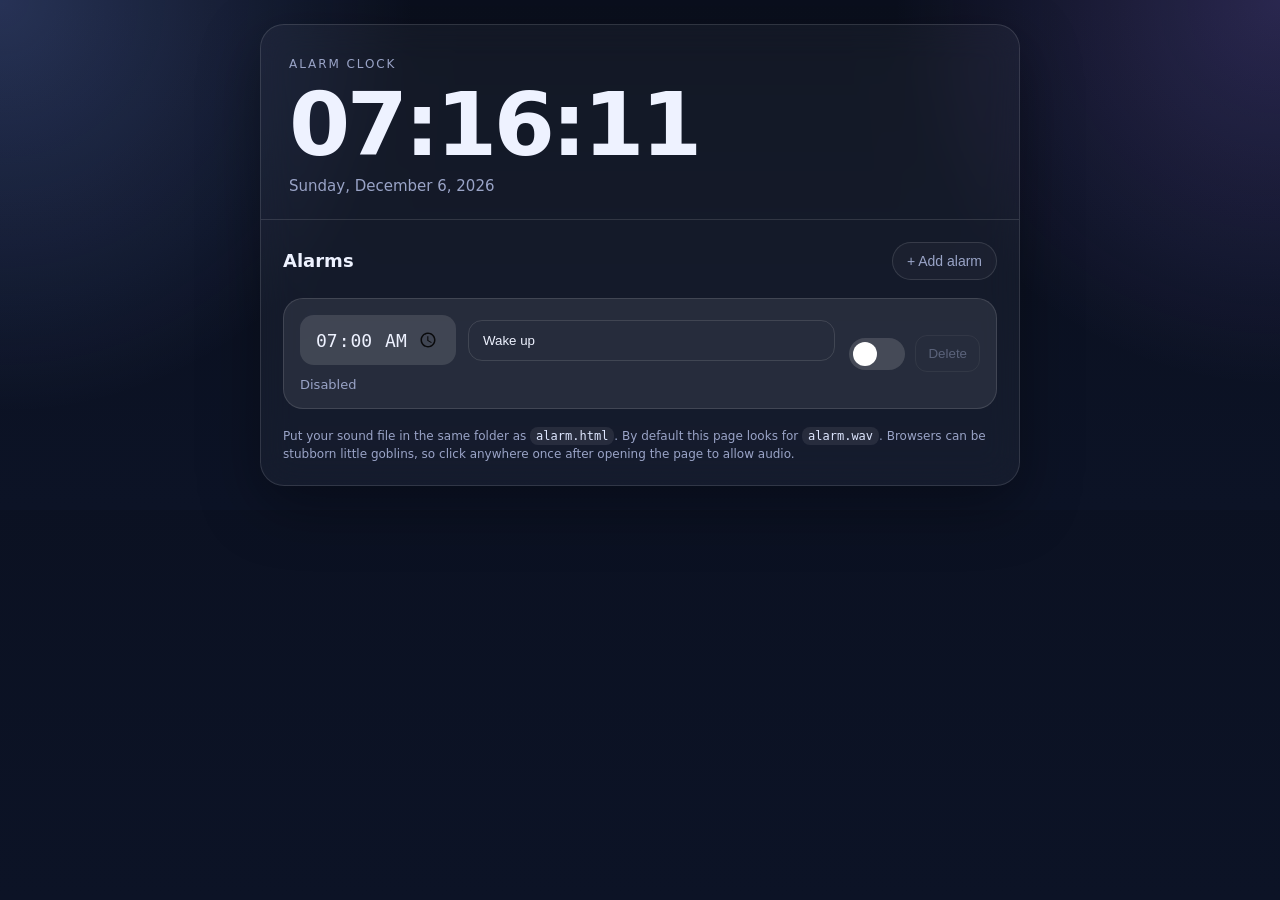
==== alarm.html @ 455d1d1a "add alarm" ====
<!doctype html>
<html lang="en">
  <head>
    <meta charset="UTF-8" />
    <meta name="viewport" content="width=device-width, initial-scale=1.0" />
    <title>Modern Alarm</title>
    <link rel="icon" href="favicon.ico" sizes="any" />
    <link rel="icon" type="image/png" href="favicon-32x32.png" />
    <style>
      :root {
        --bg: #0b1020;
        --panel: rgba(255, 255, 255, 0.08);
        --panel-strong: rgba(255, 255, 255, 0.12);
        --border: rgba(255, 255, 255, 0.12);
        --text: #eef2ff;
        --muted: #9aa4c7;
        --accent: #7c9cff;
        --accent-2: #9a7cff;
        --danger: #ff6b81;
        --success: #6ee7b7;
        --shadow: 0 20px 60px rgba(0, 0, 0, 0.35);
        --radius: 24px;
        --radius-sm: 16px;
      }

      * {
        box-sizing: border-box;
      }

      html,
      body {
        margin: 0;
        min-height: 100%;
        font-family:
          Inter,
          ui-sans-serif,
          system-ui,
          -apple-system,
          BlinkMacSystemFont,
          "Segoe UI",
          sans-serif;
        color: var(--text);
        background:
          radial-gradient(
            circle at top left,
            rgba(124, 156, 255, 0.25),
            transparent 30%
          ),
          radial-gradient(
            circle at top right,
            rgba(154, 124, 255, 0.22),
            transparent 28%
          ),
          linear-gradient(180deg, #0a0f1d 0%, #0c1326 100%);
      }

      body {
        display: grid;
        place-items: center;
        padding: 24px;
      }

      .app {
        width: 100%;
        max-width: 760px;
        background: rgba(255, 255, 255, 0.04);
        backdrop-filter: blur(18px);
        -webkit-backdrop-filter: blur(18px);
        border: 1px solid var(--border);
        border-radius: var(--radius);
        box-shadow: var(--shadow);
        overflow: hidden;
      }

      .hero {
        padding: 32px 28px 24px;
        border-bottom: 1px solid var(--border);
      }

      .label {
        font-size: 12px;
        text-transform: uppercase;
        letter-spacing: 0.16em;
        color: var(--muted);
        margin-bottom: 12px;
      }

      .time {
        font-size: clamp(52px, 10vw, 88px);
        line-height: 0.95;
        font-weight: 700;
        letter-spacing: -0.04em;
        margin: 0;
      }

      .date {
        margin-top: 10px;
        font-size: 15px;
        color: var(--muted);
      }

      .content {
        padding: 22px;
      }

      .topbar {
        display: flex;
        justify-content: space-between;
        align-items: center;
        gap: 12px;
        margin-bottom: 18px;
      }

      .topbar h2 {
        margin: 0;
        font-size: 18px;
        font-weight: 600;
        color: var(--text);
      }

      .add-btn {
        border: 1px solid var(--border);
        background: rgba(255, 255, 255, 0.03);
        color: var(--muted);
        border-radius: 999px;
        padding: 10px 14px;
        font-size: 14px;
        cursor: pointer;
        transition: 0.2s ease;
      }

      .add-btn:hover {
        color: var(--text);
        background: rgba(255, 255, 255, 0.07);
        transform: translateY(-1px);
      }

      .alarms {
        display: grid;
        gap: 14px;
      }

      .alarm {
        display: grid;
        grid-template-columns: 1fr auto;
        gap: 14px;
        align-items: center;
        background: var(--panel);
        border: 1px solid var(--border);
        border-radius: 20px;
        padding: 16px;
      }

      .alarm-left {
        display: grid;
        gap: 12px;
      }

      .alarm-time-row {
        display: flex;
        align-items: center;
        gap: 12px;
        flex-wrap: wrap;
      }

      .alarm-time {
        background: var(--panel-strong);
        color: var(--text);
        border: 1px solid transparent;
        border-radius: 14px;
        padding: 12px 14px;
        font-size: 18px;
        min-width: 150px;
        outline: none;
      }

      .alarm-time::-webkit-calendar-picker-indicator {
        cursor: pointer;
        opacity: 0.85;
      }

      .alarm-name {
        flex: 1;
        min-width: 160px;
        background: transparent;
        border: 1px solid var(--border);
        color: var(--text);
        border-radius: 14px;
        padding: 12px 14px;
        outline: none;
      }

      .alarm-name::placeholder {
        color: #8d97bb;
      }

      .alarm-actions {
        display: flex;
        gap: 10px;
        align-items: center;
        flex-wrap: wrap;
      }

      .toggle {
        position: relative;
        width: 56px;
        height: 32px;
        appearance: none;
        border: none;
        background: rgba(255, 255, 255, 0.14);
        border-radius: 999px;
        cursor: pointer;
        transition: 0.2s ease;
      }

      .toggle::before {
        content: "";
        position: absolute;
        top: 4px;
        left: 4px;
        width: 24px;
        height: 24px;
        border-radius: 50%;
        background: white;
        transition: 0.22s ease;
      }

      .toggle.active {
        background: linear-gradient(135deg, var(--accent), var(--accent-2));
      }

      .toggle.active::before {
        left: 28px;
      }

      .delete-btn,
      .stop-btn {
        border: 1px solid var(--border);
        background: transparent;
        color: var(--muted);
        border-radius: 12px;
        padding: 10px 12px;
        cursor: pointer;
        transition: 0.2s ease;
      }

      .delete-btn:hover,
      .stop-btn:hover {
        color: var(--text);
        background: rgba(255, 255, 255, 0.06);
      }

      .stop-btn {
        color: #ffd5dc;
        border-color: rgba(255, 107, 129, 0.25);
      }

      .stop-btn:hover {
        background: rgba(255, 107, 129, 0.12);
        color: white;
      }

      .status {
        font-size: 13px;
        color: var(--muted);
      }

      .ringing {
        border-color: rgba(255, 107, 129, 0.45);
        box-shadow:
          0 0 0 1px rgba(255, 107, 129, 0.15),
          0 0 24px rgba(255, 107, 129, 0.12);
        animation: pulse 1.2s ease-in-out infinite;
      }

      @keyframes pulse {
        0%,
        100% {
          transform: scale(1);
        }
        50% {
          transform: scale(1.01);
        }
      }

      .footer-note {
        margin-top: 18px;
        font-size: 12px;
        color: var(--muted);
        line-height: 1.5;
      }

      code {
        background: rgba(255, 255, 255, 0.08);
        padding: 2px 6px;
        border-radius: 8px;
        color: #dfe7ff;
      }

      @media (max-width: 640px) {
        .alarm {
          grid-template-columns: 1fr;
        }

        .alarm-actions {
          justify-content: space-between;
        }

        .hero {
          padding: 24px 20px 18px;
        }

        .content {
          padding: 16px;
        }
      }
    </style>
  </head>
  <body>
    <div class="app">
      <section class="hero">
        <div class="label">Alarm Clock</div>
        <h1 class="time" id="currentTime">00:00:00</h1>
        <div class="date" id="currentDate">Loading date...</div>
      </section>

      <section class="content">
        <div class="topbar">
          <h2>Alarms</h2>
          <button class="add-btn" id="addAlarmBtn">+ Add alarm</button>
        </div>

        <div class="alarms" id="alarms"></div>

        <div class="footer-note">
          Put your sound file in the same folder as <code>alarm.html</code>. By
          default this page looks for <code>alarm.wav</code>. Browsers can be
          stubborn little goblins, so click anywhere once after opening the page
          to allow audio.
        </div>
      </section>
    </div>

    <script>
      // Change this filename to whatever sound file you place beside alarm.html
      const ALARM_SOUND_FILE = "alarm.wav";

      const alarmsContainer = document.getElementById("alarms");
      const addAlarmBtn = document.getElementById("addAlarmBtn");
      const currentTimeEl = document.getElementById("currentTime");
      const currentDateEl = document.getElementById("currentDate");

      let alarms = [];
      let activeAudio = null;
      let unlockedAudio = false;

      function saveAlarms() {
        localStorage.setItem("modern-alarms", JSON.stringify(alarms));
      }

      function loadAlarms() {
        const saved = localStorage.getItem("modern-alarms");
        if (saved) {
          try {
            alarms = JSON.parse(saved);
          } catch {
            alarms = [];
          }
        }

        if (!alarms.length) {
          alarms = [
            {
              id: crypto.randomUUID(),
              time: "07:00",
              label: "Wake up",
              enabled: false,
              ringing: false,
              lastTriggeredDate: null,
            },
          ];
        }
      }
      function formatTime24(now) {
        const h = String(now.getHours()).padStart(2, "0");
        const m = String(now.getMinutes()).padStart(2, "0");
        const s = String(now.getSeconds()).padStart(2, "0");
        return `${h}:${m}:${s}`;
      }

      function formatNow() {
        const now = new Date();

        currentTimeEl.textContent = formatTime24(now);

        currentDateEl.textContent = now.toLocaleDateString([], {
          weekday: "long",
          year: "numeric",
          month: "long",
          day: "numeric",
        });
      }

      function getTodayKey() {
        const now = new Date();
        const y = now.getFullYear();
        const m = String(now.getMonth() + 1).padStart(2, "0");
        const d = String(now.getDate()).padStart(2, "0");
        return `${y}-${m}-${d}`;
      }

      function stopAlarm(alarmId) {
        const alarm = alarms.find((a) => a.id === alarmId);
        if (alarm) {
          alarm.ringing = false;
        }

        if (activeAudio) {
          activeAudio.pause();
          activeAudio.currentTime = 0;
          activeAudio = null;
        }

        saveAlarms();
        renderAlarms();
      }

      function stopAllAlarms() {
        alarms.forEach((a) => (a.ringing = false));
        if (activeAudio) {
          activeAudio.pause();
          activeAudio.currentTime = 0;
          activeAudio = null;
        }
        saveAlarms();
        renderAlarms();
      }

      async function ringAlarm(alarm) {
        stopAllAlarms();
        alarm.ringing = true;
        alarm.lastTriggeredDate = getTodayKey();
        saveAlarms();
        renderAlarms();

        try {
          activeAudio = new Audio(ALARM_SOUND_FILE);
          activeAudio.loop = true;
          await activeAudio.play();
        } catch (error) {
          console.error("Audio failed:", error);
          alert(
            `Alarm triggered, but sound could not play.\n\nMake sure "${ALARM_SOUND_FILE}" exists beside alarm.html and click the page once to allow audio.`,
          );
        }
      }

      function checkAlarms() {
        const now = new Date();
        const currentHHMM =
          String(now.getHours()).padStart(2, "0") +
          ":" +
          String(now.getMinutes()).padStart(2, "0");

        const todayKey = getTodayKey();

        for (const alarm of alarms) {
          if (!alarm.enabled) continue;
          if (alarm.ringing) continue;
          if (alarm.time !== currentHHMM) continue;
          if (alarm.lastTriggeredDate === todayKey) continue;

          ringAlarm(alarm);
          break;
        }
      }

      function renderAlarms() {
        alarmsContainer.innerHTML = "";

        alarms.forEach((alarm, index) => {
          const card = document.createElement("div");
          card.className = "alarm" + (alarm.ringing ? " ringing" : "");

          const left = document.createElement("div");
          left.className = "alarm-left";

          const timeRow = document.createElement("div");
          timeRow.className = "alarm-time-row";

          const timeInput = document.createElement("input");
          timeInput.type = "time";
          timeInput.className = "alarm-time";
          timeInput.value = alarm.time;
          timeInput.addEventListener("change", (e) => {
            alarm.time = e.target.value;
            alarm.lastTriggeredDate = null;
            saveAlarms();
            renderAlarms();
          });

          const nameInput = document.createElement("input");
          nameInput.type = "text";
          nameInput.className = "alarm-name";
          nameInput.placeholder = "Alarm label";
          nameInput.value = alarm.label || "";
          nameInput.addEventListener("input", (e) => {
            alarm.label = e.target.value;
            saveAlarms();
          });

          timeRow.appendChild(timeInput);
          timeRow.appendChild(nameInput);

          const status = document.createElement("div");
          status.className = "status";
          status.textContent = alarm.ringing
            ? "Ringing now"
            : alarm.enabled
              ? `Enabled • ${alarm.label?.trim() || `Alarm ${index + 1}`}`
              : "Disabled";

          left.appendChild(timeRow);
          left.appendChild(status);

          const actions = document.createElement("div");
          actions.className = "alarm-actions";

          const toggleBtn = document.createElement("button");
          toggleBtn.className = "toggle" + (alarm.enabled ? " active" : "");
          toggleBtn.title = alarm.enabled ? "Disable alarm" : "Enable alarm";
          toggleBtn.setAttribute("aria-label", toggleBtn.title);
          toggleBtn.addEventListener("click", () => {
            alarm.enabled = !alarm.enabled;
            if (!alarm.enabled && alarm.ringing) {
              stopAlarm(alarm.id);
              return;
            }
            saveAlarms();
            renderAlarms();
          });

          if (alarm.ringing) {
            const stopBtn = document.createElement("button");
            stopBtn.className = "stop-btn";
            stopBtn.textContent = "Stop";
            stopBtn.addEventListener("click", () => stopAlarm(alarm.id));
            actions.appendChild(stopBtn);
          }

          const deleteBtn = document.createElement("button");
          deleteBtn.className = "delete-btn";
          deleteBtn.textContent = "Delete";
          deleteBtn.disabled = alarms.length === 1;
          deleteBtn.style.opacity = alarms.length === 1 ? "0.45" : "1";
          deleteBtn.style.cursor =
            alarms.length === 1 ? "not-allowed" : "pointer";

          deleteBtn.addEventListener("click", () => {
            if (alarms.length === 1) return;
            if (alarm.ringing) stopAlarm(alarm.id);
            alarms = alarms.filter((a) => a.id !== alarm.id);
            saveAlarms();
            renderAlarms();
          });

          actions.appendChild(toggleBtn);
          actions.appendChild(deleteBtn);

          card.appendChild(left);
          card.appendChild(actions);
          alarmsContainer.appendChild(card);
        });
      }

      addAlarmBtn.addEventListener("click", () => {
        alarms.push({
          id: crypto.randomUUID(),
          time: "06:30",
          label: "",
          enabled: true,
          ringing: false,
          lastTriggeredDate: null,
        });
        saveAlarms();
        renderAlarms();
      });

      function unlockAudioOnce() {
        if (unlockedAudio) return;
        unlockedAudio = true;

        const audio = new Audio(ALARM_SOUND_FILE);
        audio.volume = 0;
        audio
          .play()
          .then(() => {
            audio.pause();
            audio.currentTime = 0;
          })
          .catch(() => {});
      }

      ["click", "touchstart", "keydown"].forEach((eventName) => {
        window.addEventListener(eventName, unlockAudioOnce, { once: true });
      });

      loadAlarms();
      renderAlarms();
      formatNow();
      checkAlarms();

      setInterval(formatNow, 1000);
      setInterval(checkAlarms, 1000);
    </script>
  </body>
</html>
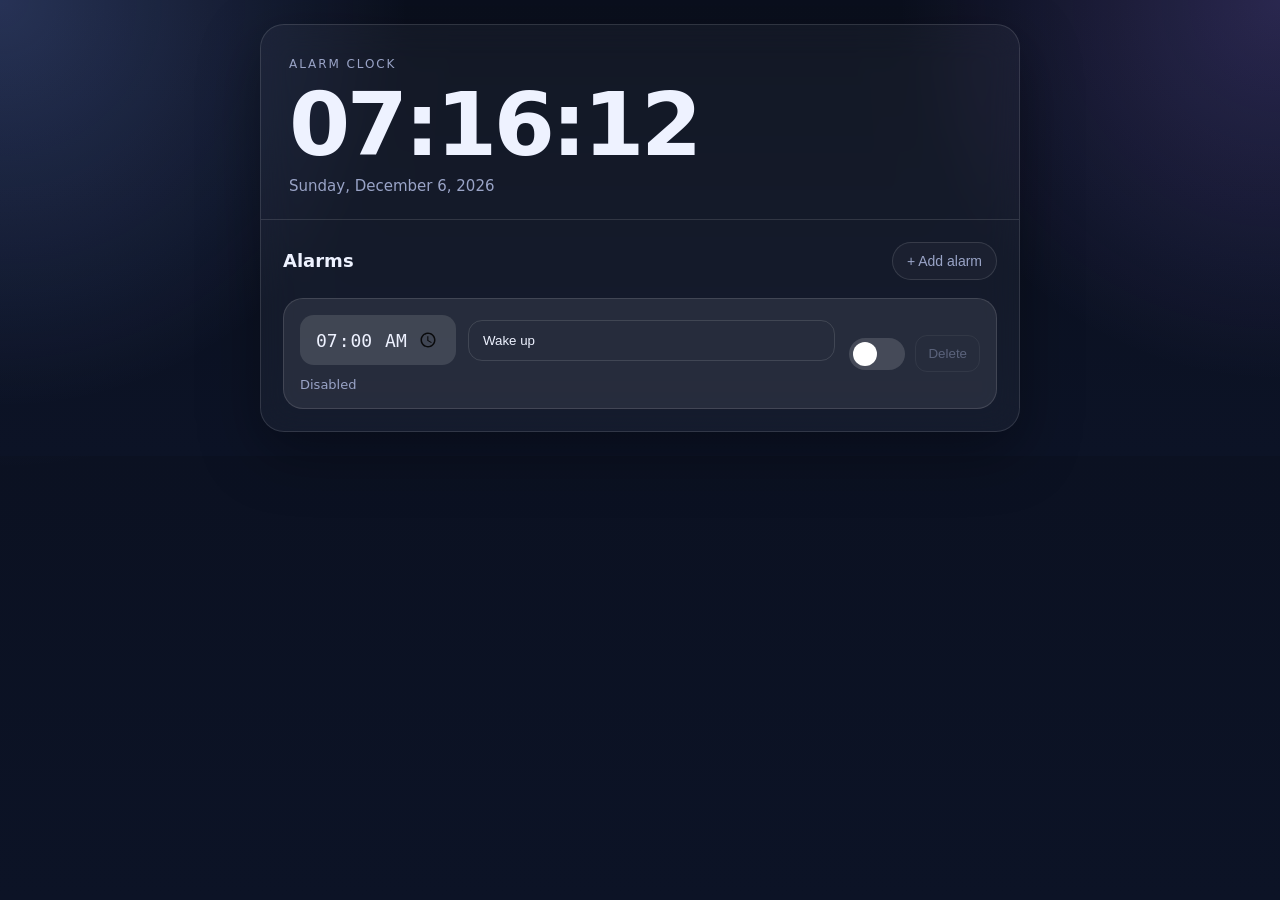
==== commit f86efac0: "update" ====
--- a/alarm.html
+++ b/alarm.html
@@ -332,12 +332,12 @@
 
         <div class="alarms" id="alarms"></div>
 
-        <div class="footer-note">
+        <!-- <div class="footer-note">
           Put your sound file in the same folder as <code>alarm.html</code>. By
           default this page looks for <code>alarm.wav</code>. Browsers can be
           stubborn little goblins, so click anywhere once after opening the page
           to allow audio.
-        </div>
+        </div> -->
       </section>
     </div>
 
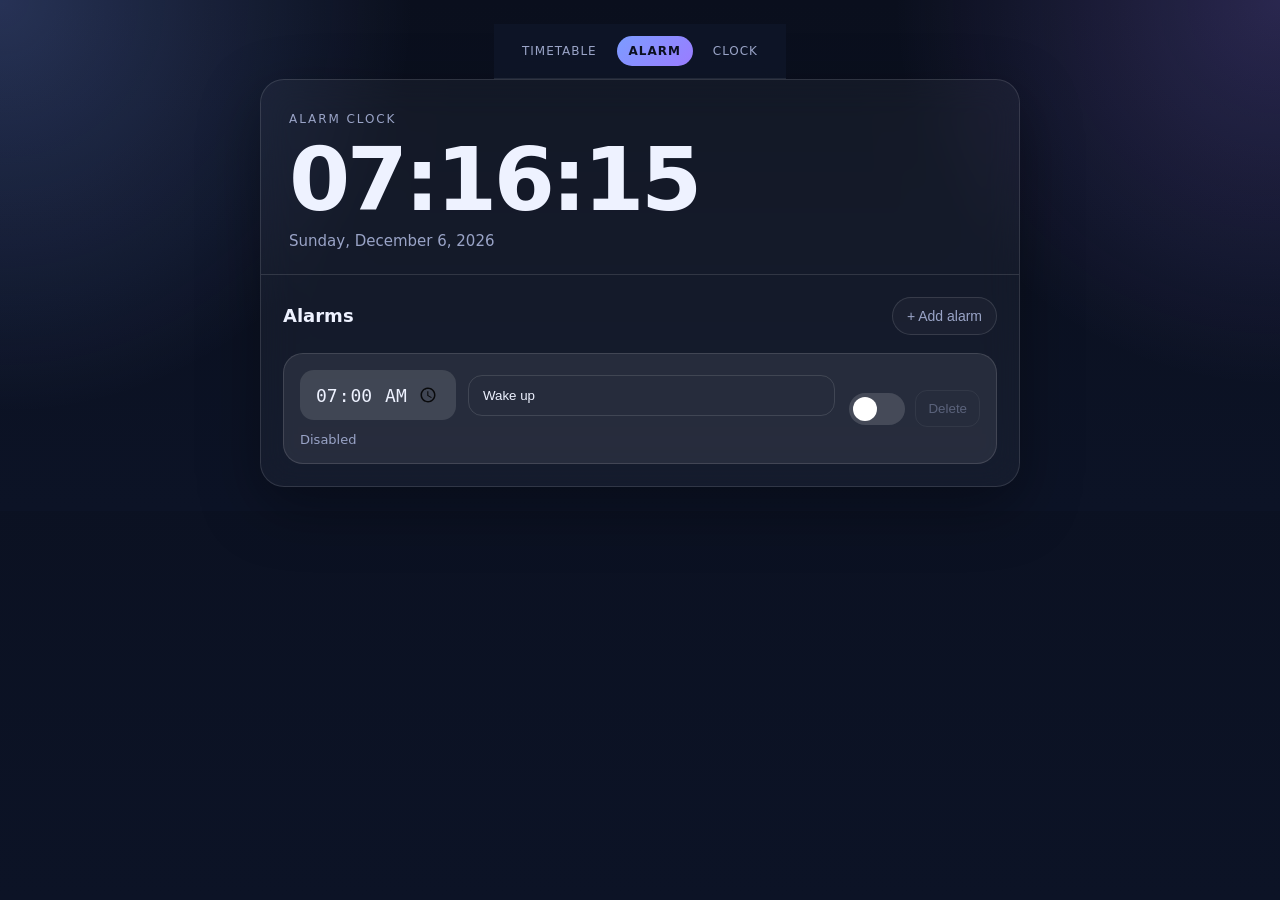
==== commit 34ae0621: "add nav" ====
--- a/alarm.html
+++ b/alarm.html
@@ -314,9 +314,49 @@
           padding: 16px;
         }
       }
+
+      /* Site nav */
+      .site-nav {
+        position: sticky;
+        top: 0;
+        z-index: 100;
+        display: flex;
+        gap: 8px;
+        justify-content: center;
+        flex-wrap: wrap;
+        padding: 12px 16px;
+        background: rgba(15, 23, 42, 0.75);
+        backdrop-filter: blur(12px);
+        -webkit-backdrop-filter: blur(12px);
+        border-bottom: 1px solid rgba(255, 255, 255, 0.08);
+      }
+      .site-nav a {
+        color: #9aa4c7;
+        text-decoration: none;
+        font-size: 12px;
+        text-transform: uppercase;
+        letter-spacing: 0.08em;
+        padding: 8px 12px;
+        border-radius: 999px;
+        transition: 0.2s ease;
+      }
+      .site-nav a:hover {
+        color: #eef2ff;
+        background: rgba(255, 255, 255, 0.06);
+      }
+      .site-nav a.active {
+        color: #0b1020;
+        background: linear-gradient(135deg, #7c9cff, #9a7cff);
+        font-weight: 700;
+      }
     </style>
   </head>
   <body>
+    <nav class="site-nav" id="siteNav">
+      <a href="/index.html">Timetable</a>
+      <a href="/alarm.html">Alarm</a>
+      <a href="/clock/clock.html">Clock</a>
+    </nav>
     <div class="app">
       <section class="hero">
         <div class="label">Alarm Clock</div>
@@ -613,5 +653,20 @@
       setInterval(formatNow, 1000);
       setInterval(checkAlarms, 1000);
     </script>
+    <script>
+      (function () {
+        const path = window.location.pathname.replace(/\/+$/, "") || "/";
+        document.querySelectorAll("#siteNav a").forEach((a) => {
+          const href = a.getAttribute("href").replace(/\/+$/, "");
+          if (
+            path === href ||
+            (href === "" && path === "/index.html") ||
+            path.endsWith(href)
+          ) {
+            a.classList.add("active");
+          }
+        });
+      })();
+    </script>
   </body>
 </html>
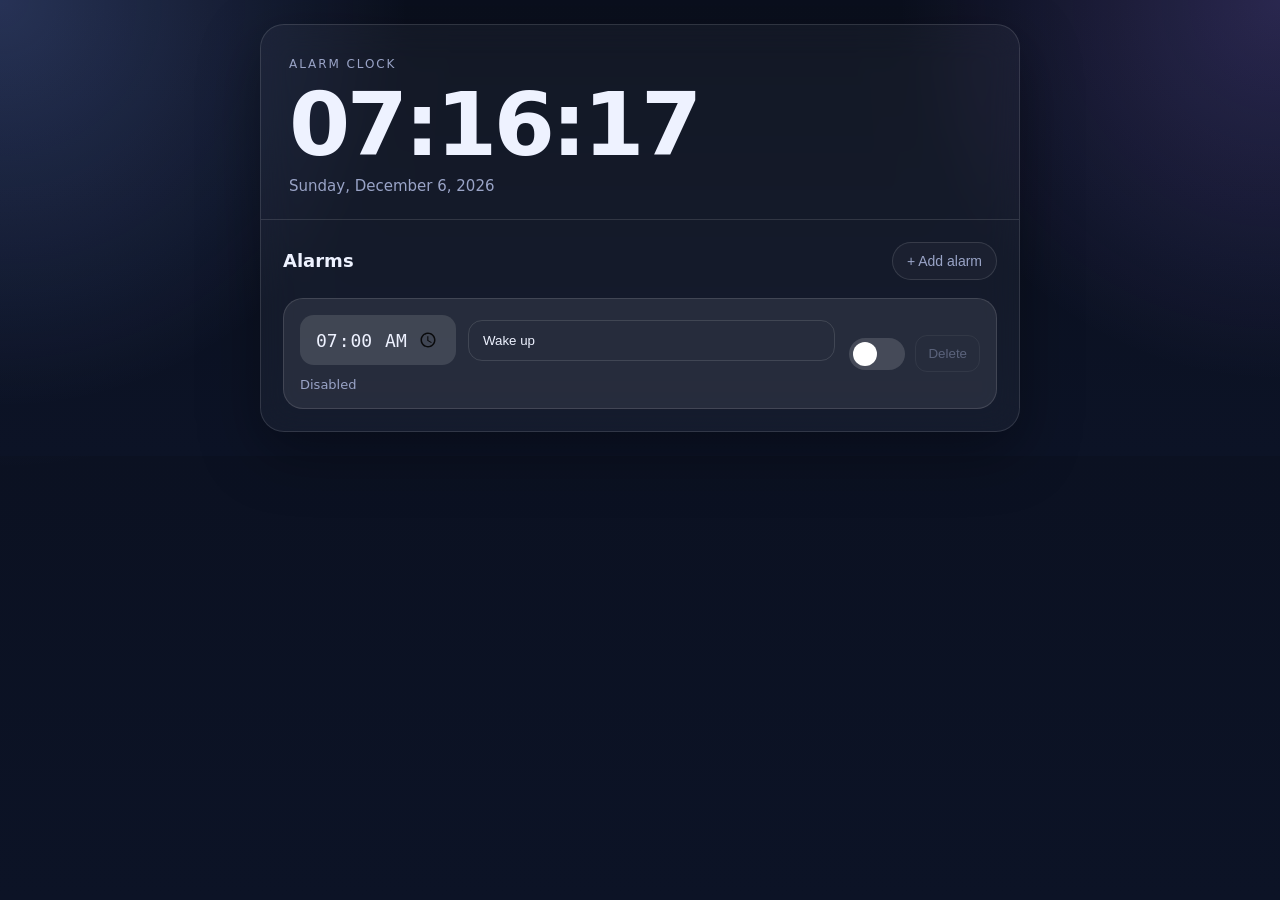
==== commit 5ad6a7a8: "Add Gold calculator" ====
--- a/alarm.html
+++ b/alarm.html
@@ -317,18 +317,29 @@
 
       /* Site nav */
       .site-nav {
-        position: sticky;
-        top: 0;
-        z-index: 100;
+        position: fixed;
+        top: -70px; /* hidden above the viewport */
+        left: 0;
+        width: 100%;
+        z-index: 1000;
+
         display: flex;
         gap: 8px;
         justify-content: center;
         flex-wrap: wrap;
         padding: 12px 16px;
+
         background: rgba(15, 23, 42, 0.75);
         backdrop-filter: blur(12px);
         -webkit-backdrop-filter: blur(12px);
+
         border-bottom: 1px solid rgba(255, 255, 255, 0.08);
+
+        transition:
+          top 0.25s ease,
+          opacity 0.25s ease;
+
+        opacity: 0;
       }
       .site-nav a {
         color: #9aa4c7;
@@ -356,6 +367,7 @@
       <a href="/index.html">Timetable</a>
       <a href="/alarm.html">Alarm</a>
       <a href="/clock/clock.html">Clock</a>
+      <a href="/gold-calculator.html">Gold Calc</a>
     </nav>
     <div class="app">
       <section class="hero">
@@ -667,6 +679,41 @@
           }
         });
       })();
+      const nav = document.getElementById("siteNav");
+
+      let hideTimer = null;
+
+      function showNav() {
+        nav.style.top = "0";
+        nav.style.opacity = "1";
+
+        clearTimeout(hideTimer);
+      }
+
+      function hideNav() {
+        hideTimer = setTimeout(() => {
+          nav.style.top = "-70px";
+          nav.style.opacity = "0";
+        }, 300);
+      }
+
+      // Show when mouse is near the top of the window
+      document.addEventListener("mousemove", (e) => {
+        if (e.clientY < 20) {
+          showNav();
+        }
+      });
+
+      // Keep it visible while hovering it
+      nav.addEventListener("mouseenter", () => {
+        clearTimeout(hideTimer);
+      });
+
+      // Hide after leaving
+      nav.addEventListener("mouseleave", hideNav);
+
+      // Hide initially
+      hideNav();
     </script>
   </body>
 </html>
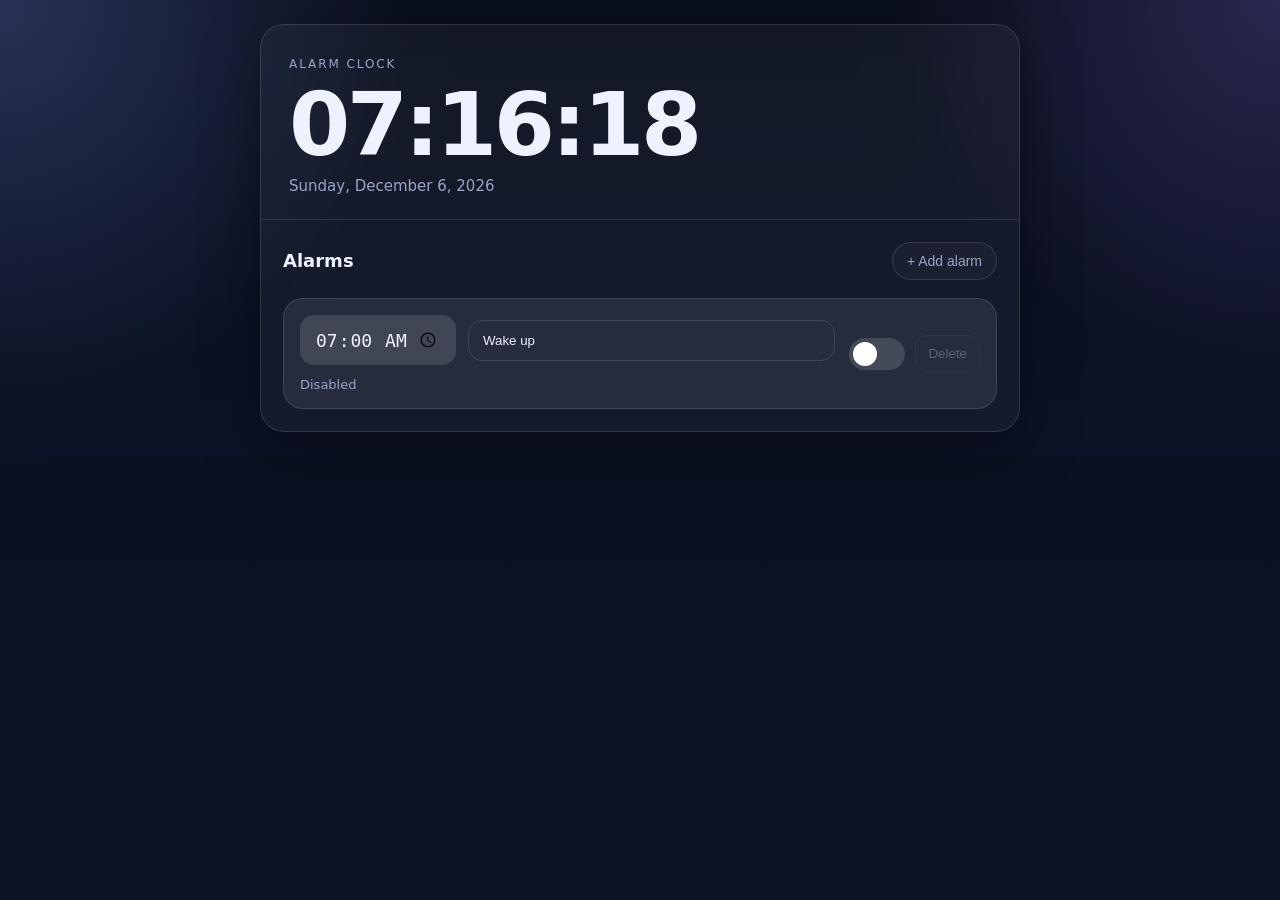
==== commit 93448a88: "Add journal" ====
--- a/alarm.html
+++ b/alarm.html
@@ -368,6 +368,7 @@
       <a href="/alarm.html">Alarm</a>
       <a href="/clock/clock.html">Clock</a>
       <a href="/gold-calculator.html">Gold Calc</a>
+      <a href="/journal.html">Journal</a>
     </nav>
     <div class="app">
       <section class="hero">
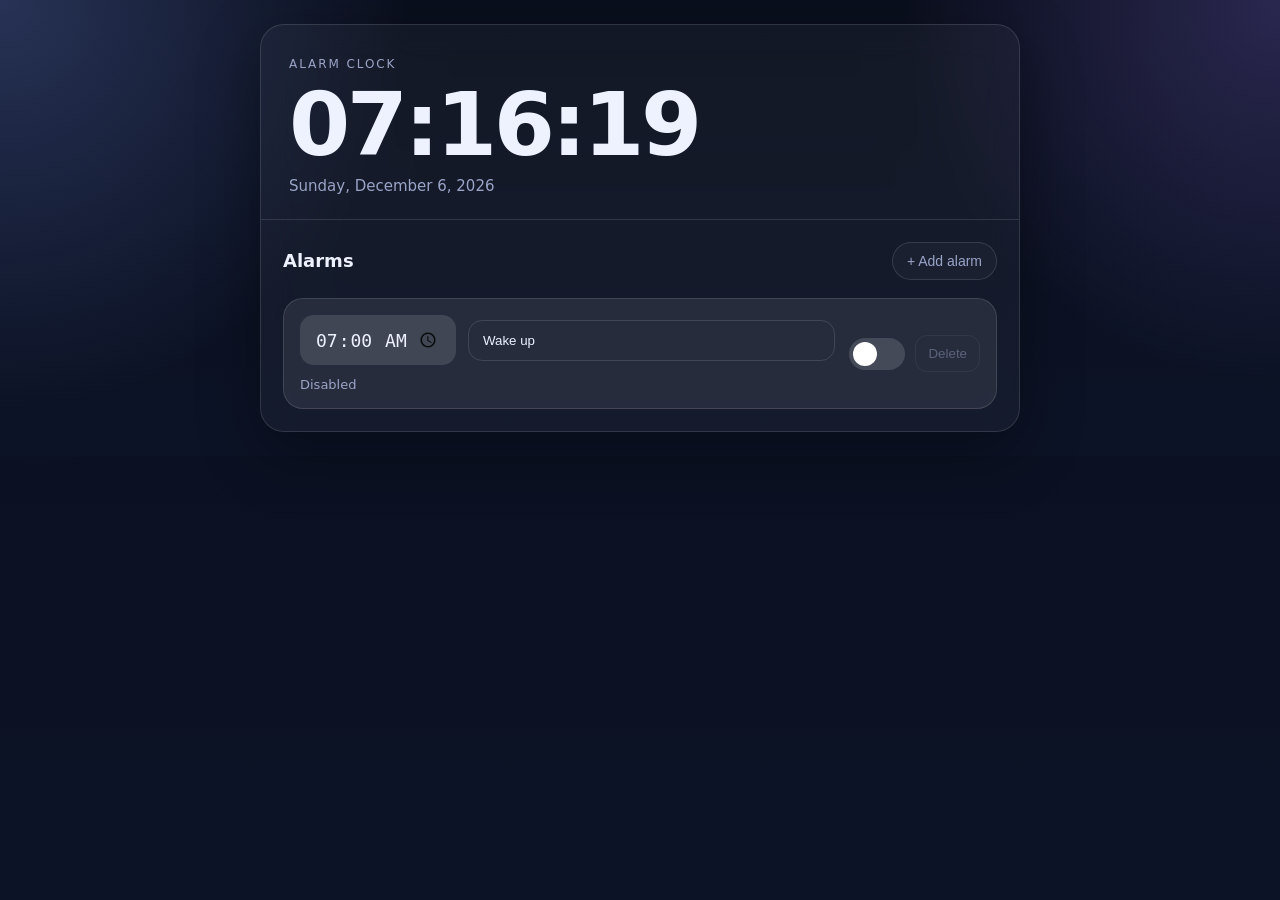
==== commit 82d3950d: "restructure" ====
--- a/alarm.html
+++ b/alarm.html
@@ -366,7 +366,7 @@
     <nav class="site-nav" id="siteNav">
       <a href="/index.html">Timetable</a>
       <a href="/alarm.html">Alarm</a>
-      <a href="/clock/clock.html">Clock</a>
+      <a href="/clock.html">Clock</a>
       <a href="/gold-calculator.html">Gold Calc</a>
       <a href="/journal.html">Journal</a>
     </nav>
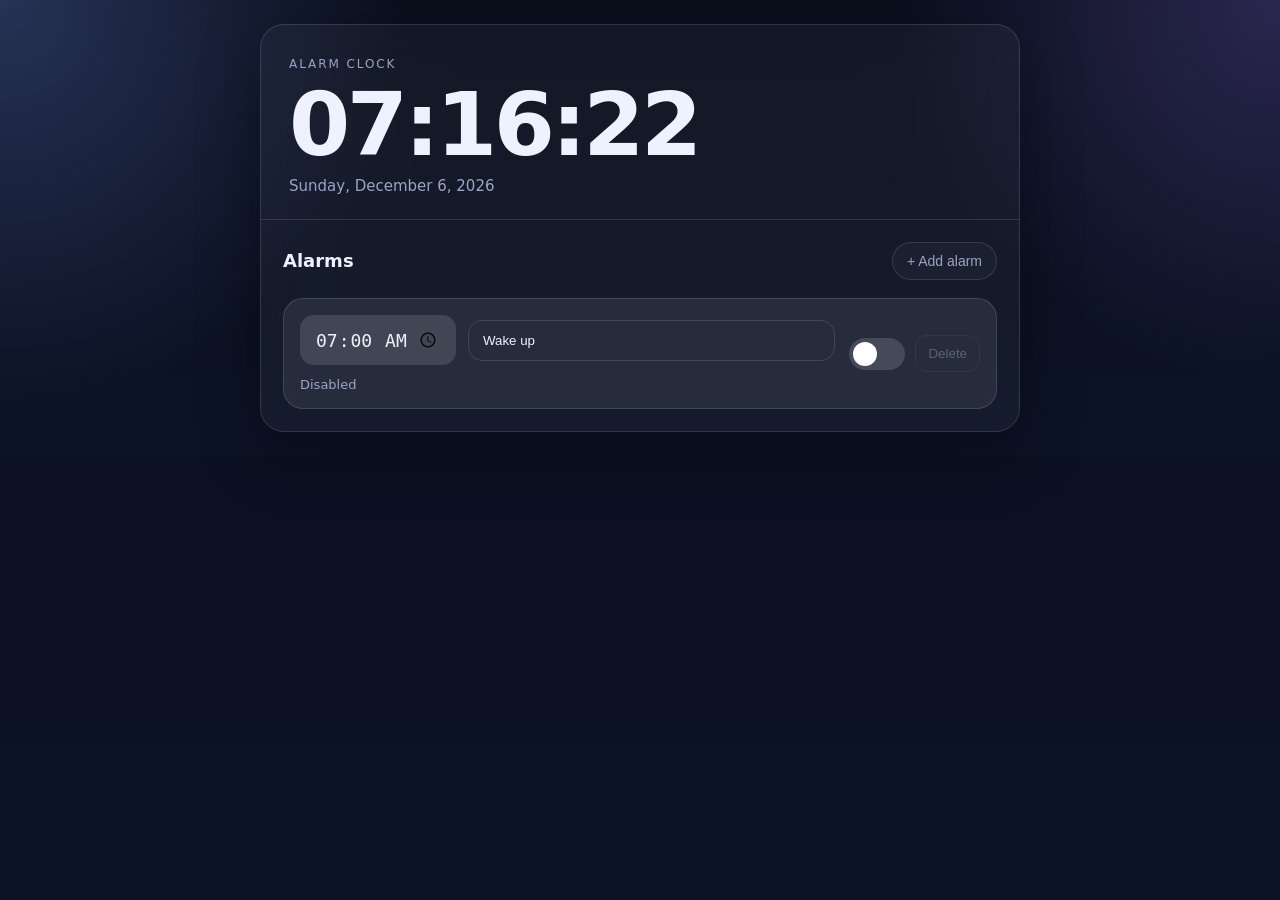
==== commit 20d3a437: "Mobile improvements" ====
--- a/alarm.html
+++ b/alarm.html
@@ -360,9 +360,51 @@
         background: linear-gradient(135deg, #7c9cff, #9a7cff);
         font-weight: 700;
       }
+
+      /* Tap handle so touch devices (no hover) can open the nav */
+      .nav-handle {
+        position: fixed;
+        top: 0;
+        left: 50%;
+        transform: translateX(-50%);
+        z-index: 1001;
+        width: 72px;
+        height: 26px;
+        padding-top: 6px;
+        display: flex;
+        align-items: flex-start;
+        justify-content: center;
+        background: rgba(15, 23, 42, 0.75);
+        backdrop-filter: blur(12px);
+        -webkit-backdrop-filter: blur(12px);
+        border: 1px solid rgba(255, 255, 255, 0.08);
+        border-top: none;
+        border-radius: 0 0 14px 14px;
+        cursor: pointer;
+        touch-action: manipulation;
+      }
+      .nav-handle::before {
+        content: "";
+        width: 32px;
+        height: 4px;
+        border-radius: 999px;
+        background: rgba(255, 255, 255, 0.35);
+      }
+      @media (hover: hover) and (pointer: fine) {
+        .nav-handle {
+          display: none;
+        }
+      }
     </style>
   </head>
   <body>
+    <div
+      class="nav-handle"
+      id="navHandle"
+      role="button"
+      tabindex="0"
+      aria-label="Toggle navigation"
+    ></div>
     <nav class="site-nav" id="siteNav">
       <a href="/index.html">Timetable</a>
       <a href="/alarm.html">Alarm</a>
@@ -681,8 +723,10 @@
         });
       })();
       const nav = document.getElementById("siteNav");
+      const navHandle = document.getElementById("navHandle");
 
       let hideTimer = null;
+      let navPinned = false;
 
       function showNav() {
         nav.style.top = "0";
@@ -692,6 +736,7 @@
       }
 
       function hideNav() {
+        if (navPinned) return;
         hideTimer = setTimeout(() => {
           nav.style.top = "-70px";
           nav.style.opacity = "0";
@@ -712,9 +757,40 @@
 
       // Hide after leaving
       nav.addEventListener("mouseleave", hideNav);
+
+      // Touch devices: tap the handle to pin the nav open or closed
+      if (navHandle) {
+        navHandle.addEventListener("click", (e) => {
+          e.stopPropagation();
+          navPinned = !navPinned;
+          if (navPinned) {
+            showNav();
+          } else {
+            clearTimeout(hideTimer);
+            nav.style.top = "-70px";
+            nav.style.opacity = "0";
+          }
+        });
+        navHandle.addEventListener("keydown", (e) => {
+          if (e.key === "Enter" || e.key === " ") {
+            e.preventDefault();
+            navHandle.click();
+          }
+        });
+      }
+
+      // Tapping elsewhere closes a pinned-open nav
+      document.addEventListener("click", (e) => {
+        if (!navPinned) return;
+        if (nav.contains(e.target) || e.target === navHandle) return;
+        navPinned = false;
+        nav.style.top = "-70px";
+        nav.style.opacity = "0";
+      });
 
       // Hide initially
       hideNav();
     </script>
   </body>
 </html>
+
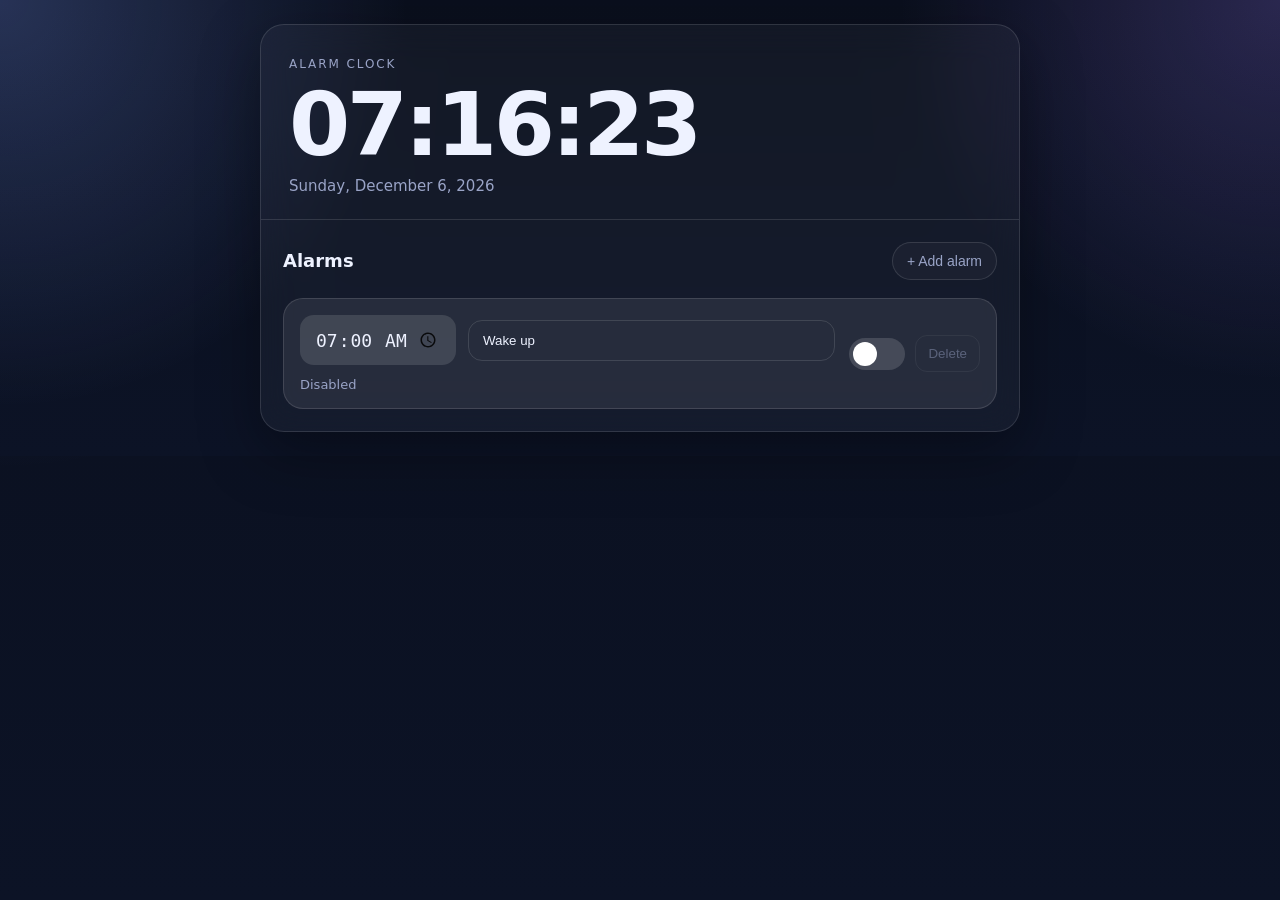
==== commit d615d809: "Refactor: I split the styles and JS out of all six pages into separate files, and each page now load" ====
--- a/alarm.html
+++ b/alarm.html
@@ -6,396 +6,8 @@
     <title>Modern Alarm</title>
     <link rel="icon" href="favicon.ico" sizes="any" />
     <link rel="icon" type="image/png" href="favicon-32x32.png" />
-    <style>
-      :root {
-        --bg: #0b1020;
-        --panel: rgba(255, 255, 255, 0.08);
-        --panel-strong: rgba(255, 255, 255, 0.12);
-        --border: rgba(255, 255, 255, 0.12);
-        --text: #eef2ff;
-        --muted: #9aa4c7;
-        --accent: #7c9cff;
-        --accent-2: #9a7cff;
-        --danger: #ff6b81;
-        --success: #6ee7b7;
-        --shadow: 0 20px 60px rgba(0, 0, 0, 0.35);
-        --radius: 24px;
-        --radius-sm: 16px;
-      }
-
-      * {
-        box-sizing: border-box;
-      }
-
-      html,
-      body {
-        margin: 0;
-        min-height: 100%;
-        font-family:
-          Inter,
-          ui-sans-serif,
-          system-ui,
-          -apple-system,
-          BlinkMacSystemFont,
-          "Segoe UI",
-          sans-serif;
-        color: var(--text);
-        background:
-          radial-gradient(
-            circle at top left,
-            rgba(124, 156, 255, 0.25),
-            transparent 30%
-          ),
-          radial-gradient(
-            circle at top right,
-            rgba(154, 124, 255, 0.22),
-            transparent 28%
-          ),
-          linear-gradient(180deg, #0a0f1d 0%, #0c1326 100%);
-      }
-
-      body {
-        display: grid;
-        place-items: center;
-        padding: 24px;
-      }
-
-      .app {
-        width: 100%;
-        max-width: 760px;
-        background: rgba(255, 255, 255, 0.04);
-        backdrop-filter: blur(18px);
-        -webkit-backdrop-filter: blur(18px);
-        border: 1px solid var(--border);
-        border-radius: var(--radius);
-        box-shadow: var(--shadow);
-        overflow: hidden;
-      }
-
-      .hero {
-        padding: 32px 28px 24px;
-        border-bottom: 1px solid var(--border);
-      }
-
-      .label {
-        font-size: 12px;
-        text-transform: uppercase;
-        letter-spacing: 0.16em;
-        color: var(--muted);
-        margin-bottom: 12px;
-      }
-
-      .time {
-        font-size: clamp(52px, 10vw, 88px);
-        line-height: 0.95;
-        font-weight: 700;
-        letter-spacing: -0.04em;
-        margin: 0;
-      }
-
-      .date {
-        margin-top: 10px;
-        font-size: 15px;
-        color: var(--muted);
-      }
-
-      .content {
-        padding: 22px;
-      }
-
-      .topbar {
-        display: flex;
-        justify-content: space-between;
-        align-items: center;
-        gap: 12px;
-        margin-bottom: 18px;
-      }
-
-      .topbar h2 {
-        margin: 0;
-        font-size: 18px;
-        font-weight: 600;
-        color: var(--text);
-      }
-
-      .add-btn {
-        border: 1px solid var(--border);
-        background: rgba(255, 255, 255, 0.03);
-        color: var(--muted);
-        border-radius: 999px;
-        padding: 10px 14px;
-        font-size: 14px;
-        cursor: pointer;
-        transition: 0.2s ease;
-      }
-
-      .add-btn:hover {
-        color: var(--text);
-        background: rgba(255, 255, 255, 0.07);
-        transform: translateY(-1px);
-      }
-
-      .alarms {
-        display: grid;
-        gap: 14px;
-      }
-
-      .alarm {
-        display: grid;
-        grid-template-columns: 1fr auto;
-        gap: 14px;
-        align-items: center;
-        background: var(--panel);
-        border: 1px solid var(--border);
-        border-radius: 20px;
-        padding: 16px;
-      }
-
-      .alarm-left {
-        display: grid;
-        gap: 12px;
-      }
-
-      .alarm-time-row {
-        display: flex;
-        align-items: center;
-        gap: 12px;
-        flex-wrap: wrap;
-      }
-
-      .alarm-time {
-        background: var(--panel-strong);
-        color: var(--text);
-        border: 1px solid transparent;
-        border-radius: 14px;
-        padding: 12px 14px;
-        font-size: 18px;
-        min-width: 150px;
-        outline: none;
-      }
-
-      .alarm-time::-webkit-calendar-picker-indicator {
-        cursor: pointer;
-        opacity: 0.85;
-      }
-
-      .alarm-name {
-        flex: 1;
-        min-width: 160px;
-        background: transparent;
-        border: 1px solid var(--border);
-        color: var(--text);
-        border-radius: 14px;
-        padding: 12px 14px;
-        outline: none;
-      }
-
-      .alarm-name::placeholder {
-        color: #8d97bb;
-      }
-
-      .alarm-actions {
-        display: flex;
-        gap: 10px;
-        align-items: center;
-        flex-wrap: wrap;
-      }
-
-      .toggle {
-        position: relative;
-        width: 56px;
-        height: 32px;
-        appearance: none;
-        border: none;
-        background: rgba(255, 255, 255, 0.14);
-        border-radius: 999px;
-        cursor: pointer;
-        transition: 0.2s ease;
-      }
-
-      .toggle::before {
-        content: "";
-        position: absolute;
-        top: 4px;
-        left: 4px;
-        width: 24px;
-        height: 24px;
-        border-radius: 50%;
-        background: white;
-        transition: 0.22s ease;
-      }
-
-      .toggle.active {
-        background: linear-gradient(135deg, var(--accent), var(--accent-2));
-      }
-
-      .toggle.active::before {
-        left: 28px;
-      }
-
-      .delete-btn,
-      .stop-btn {
-        border: 1px solid var(--border);
-        background: transparent;
-        color: var(--muted);
-        border-radius: 12px;
-        padding: 10px 12px;
-        cursor: pointer;
-        transition: 0.2s ease;
-      }
-
-      .delete-btn:hover,
-      .stop-btn:hover {
-        color: var(--text);
-        background: rgba(255, 255, 255, 0.06);
-      }
-
-      .stop-btn {
-        color: #ffd5dc;
-        border-color: rgba(255, 107, 129, 0.25);
-      }
-
-      .stop-btn:hover {
-        background: rgba(255, 107, 129, 0.12);
-        color: white;
-      }
-
-      .status {
-        font-size: 13px;
-        color: var(--muted);
-      }
-
-      .ringing {
-        border-color: rgba(255, 107, 129, 0.45);
-        box-shadow:
-          0 0 0 1px rgba(255, 107, 129, 0.15),
-          0 0 24px rgba(255, 107, 129, 0.12);
-        animation: pulse 1.2s ease-in-out infinite;
-      }
-
-      @keyframes pulse {
-        0%,
-        100% {
-          transform: scale(1);
-        }
-        50% {
-          transform: scale(1.01);
-        }
-      }
-
-      .footer-note {
-        margin-top: 18px;
-        font-size: 12px;
-        color: var(--muted);
-        line-height: 1.5;
-      }
-
-      code {
-        background: rgba(255, 255, 255, 0.08);
-        padding: 2px 6px;
-        border-radius: 8px;
-        color: #dfe7ff;
-      }
-
-      @media (max-width: 640px) {
-        .alarm {
-          grid-template-columns: 1fr;
-        }
-
-        .alarm-actions {
-          justify-content: space-between;
-        }
-
-        .hero {
-          padding: 24px 20px 18px;
-        }
-
-        .content {
-          padding: 16px;
-        }
-      }
-
-      /* Site nav */
-      .site-nav {
-        position: fixed;
-        top: -70px; /* hidden above the viewport */
-        left: 0;
-        width: 100%;
-        z-index: 1000;
-
-        display: flex;
-        gap: 8px;
-        justify-content: center;
-        flex-wrap: wrap;
-        padding: 12px 16px;
-
-        background: rgba(15, 23, 42, 0.75);
-        backdrop-filter: blur(12px);
-        -webkit-backdrop-filter: blur(12px);
-
-        border-bottom: 1px solid rgba(255, 255, 255, 0.08);
-
-        transition:
-          top 0.25s ease,
-          opacity 0.25s ease;
-
-        opacity: 0;
-      }
-      .site-nav a {
-        color: #9aa4c7;
-        text-decoration: none;
-        font-size: 12px;
-        text-transform: uppercase;
-        letter-spacing: 0.08em;
-        padding: 8px 12px;
-        border-radius: 999px;
-        transition: 0.2s ease;
-      }
-      .site-nav a:hover {
-        color: #eef2ff;
-        background: rgba(255, 255, 255, 0.06);
-      }
-      .site-nav a.active {
-        color: #0b1020;
-        background: linear-gradient(135deg, #7c9cff, #9a7cff);
-        font-weight: 700;
-      }
-
-      /* Tap handle so touch devices (no hover) can open the nav */
-      .nav-handle {
-        position: fixed;
-        top: 0;
-        left: 50%;
-        transform: translateX(-50%);
-        z-index: 1001;
-        width: 72px;
-        height: 26px;
-        padding-top: 6px;
-        display: flex;
-        align-items: flex-start;
-        justify-content: center;
-        background: rgba(15, 23, 42, 0.75);
-        backdrop-filter: blur(12px);
-        -webkit-backdrop-filter: blur(12px);
-        border: 1px solid rgba(255, 255, 255, 0.08);
-        border-top: none;
-        border-radius: 0 0 14px 14px;
-        cursor: pointer;
-        touch-action: manipulation;
-      }
-      .nav-handle::before {
-        content: "";
-        width: 32px;
-        height: 4px;
-        border-radius: 999px;
-        background: rgba(255, 255, 255, 0.35);
-      }
-      @media (hover: hover) and (pointer: fine) {
-        .nav-handle {
-          display: none;
-        }
-      }
-    </style>
+    <link rel="stylesheet" href="css/alarm.css" />
+    <link rel="stylesheet" href="css/nav.css" />
   </head>
   <body>
     <div
@@ -436,361 +48,10 @@
       </section>
     </div>
 
-    <script>
-      // Change this filename to whatever sound file you place beside alarm.html
-      const ALARM_SOUND_FILE = "alarm.wav";
-
-      const alarmsContainer = document.getElementById("alarms");
-      const addAlarmBtn = document.getElementById("addAlarmBtn");
-      const currentTimeEl = document.getElementById("currentTime");
-      const currentDateEl = document.getElementById("currentDate");
-
-      let alarms = [];
-      let activeAudio = null;
-      let unlockedAudio = false;
-
-      function saveAlarms() {
-        localStorage.setItem("modern-alarms", JSON.stringify(alarms));
-      }
-
-      function loadAlarms() {
-        const saved = localStorage.getItem("modern-alarms");
-        if (saved) {
-          try {
-            alarms = JSON.parse(saved);
-          } catch {
-            alarms = [];
-          }
-        }
-
-        if (!alarms.length) {
-          alarms = [
-            {
-              id: crypto.randomUUID(),
-              time: "07:00",
-              label: "Wake up",
-              enabled: false,
-              ringing: false,
-              lastTriggeredDate: null,
-            },
-          ];
-        }
-      }
-      function formatTime24(now) {
-        const h = String(now.getHours()).padStart(2, "0");
-        const m = String(now.getMinutes()).padStart(2, "0");
-        const s = String(now.getSeconds()).padStart(2, "0");
-        return `${h}:${m}:${s}`;
-      }
-
-      function formatNow() {
-        const now = new Date();
-
-        currentTimeEl.textContent = formatTime24(now);
-
-        currentDateEl.textContent = now.toLocaleDateString([], {
-          weekday: "long",
-          year: "numeric",
-          month: "long",
-          day: "numeric",
-        });
-      }
-
-      function getTodayKey() {
-        const now = new Date();
-        const y = now.getFullYear();
-        const m = String(now.getMonth() + 1).padStart(2, "0");
-        const d = String(now.getDate()).padStart(2, "0");
-        return `${y}-${m}-${d}`;
-      }
-
-      function stopAlarm(alarmId) {
-        const alarm = alarms.find((a) => a.id === alarmId);
-        if (alarm) {
-          alarm.ringing = false;
-        }
-
-        if (activeAudio) {
-          activeAudio.pause();
-          activeAudio.currentTime = 0;
-          activeAudio = null;
-        }
-
-        saveAlarms();
-        renderAlarms();
-      }
-
-      function stopAllAlarms() {
-        alarms.forEach((a) => (a.ringing = false));
-        if (activeAudio) {
-          activeAudio.pause();
-          activeAudio.currentTime = 0;
-          activeAudio = null;
-        }
-        saveAlarms();
-        renderAlarms();
-      }
-
-      async function ringAlarm(alarm) {
-        stopAllAlarms();
-        alarm.ringing = true;
-        alarm.lastTriggeredDate = getTodayKey();
-        saveAlarms();
-        renderAlarms();
-
-        try {
-          activeAudio = new Audio(ALARM_SOUND_FILE);
-          activeAudio.loop = true;
-          await activeAudio.play();
-        } catch (error) {
-          console.error("Audio failed:", error);
-          alert(
-            `Alarm triggered, but sound could not play.\n\nMake sure "${ALARM_SOUND_FILE}" exists beside alarm.html and click the page once to allow audio.`,
-          );
-        }
-      }
-
-      function checkAlarms() {
-        const now = new Date();
-        const currentHHMM =
-          String(now.getHours()).padStart(2, "0") +
-          ":" +
-          String(now.getMinutes()).padStart(2, "0");
-
-        const todayKey = getTodayKey();
-
-        for (const alarm of alarms) {
-          if (!alarm.enabled) continue;
-          if (alarm.ringing) continue;
-          if (alarm.time !== currentHHMM) continue;
-          if (alarm.lastTriggeredDate === todayKey) continue;
-
-          ringAlarm(alarm);
-          break;
-        }
-      }
-
-      function renderAlarms() {
-        alarmsContainer.innerHTML = "";
-
-        alarms.forEach((alarm, index) => {
-          const card = document.createElement("div");
-          card.className = "alarm" + (alarm.ringing ? " ringing" : "");
-
-          const left = document.createElement("div");
-          left.className = "alarm-left";
-
-          const timeRow = document.createElement("div");
-          timeRow.className = "alarm-time-row";
-
-          const timeInput = document.createElement("input");
-          timeInput.type = "time";
-          timeInput.className = "alarm-time";
-          timeInput.value = alarm.time;
-          timeInput.addEventListener("change", (e) => {
-            alarm.time = e.target.value;
-            alarm.lastTriggeredDate = null;
-            saveAlarms();
-            renderAlarms();
-          });
-
-          const nameInput = document.createElement("input");
-          nameInput.type = "text";
-          nameInput.className = "alarm-name";
-          nameInput.placeholder = "Alarm label";
-          nameInput.value = alarm.label || "";
-          nameInput.addEventListener("input", (e) => {
-            alarm.label = e.target.value;
-            saveAlarms();
-          });
-
-          timeRow.appendChild(timeInput);
-          timeRow.appendChild(nameInput);
-
-          const status = document.createElement("div");
-          status.className = "status";
-          status.textContent = alarm.ringing
-            ? "Ringing now"
-            : alarm.enabled
-              ? `Enabled • ${alarm.label?.trim() || `Alarm ${index + 1}`}`
-              : "Disabled";
-
-          left.appendChild(timeRow);
-          left.appendChild(status);
-
-          const actions = document.createElement("div");
-          actions.className = "alarm-actions";
-
-          const toggleBtn = document.createElement("button");
-          toggleBtn.className = "toggle" + (alarm.enabled ? " active" : "");
-          toggleBtn.title = alarm.enabled ? "Disable alarm" : "Enable alarm";
-          toggleBtn.setAttribute("aria-label", toggleBtn.title);
-          toggleBtn.addEventListener("click", () => {
-            alarm.enabled = !alarm.enabled;
-            if (!alarm.enabled && alarm.ringing) {
-              stopAlarm(alarm.id);
-              return;
-            }
-            saveAlarms();
-            renderAlarms();
-          });
-
-          if (alarm.ringing) {
-            const stopBtn = document.createElement("button");
-            stopBtn.className = "stop-btn";
-            stopBtn.textContent = "Stop";
-            stopBtn.addEventListener("click", () => stopAlarm(alarm.id));
-            actions.appendChild(stopBtn);
-          }
-
-          const deleteBtn = document.createElement("button");
-          deleteBtn.className = "delete-btn";
-          deleteBtn.textContent = "Delete";
-          deleteBtn.disabled = alarms.length === 1;
-          deleteBtn.style.opacity = alarms.length === 1 ? "0.45" : "1";
-          deleteBtn.style.cursor =
-            alarms.length === 1 ? "not-allowed" : "pointer";
-
-          deleteBtn.addEventListener("click", () => {
-            if (alarms.length === 1) return;
-            if (alarm.ringing) stopAlarm(alarm.id);
-            alarms = alarms.filter((a) => a.id !== alarm.id);
-            saveAlarms();
-            renderAlarms();
-          });
-
-          actions.appendChild(toggleBtn);
-          actions.appendChild(deleteBtn);
-
-          card.appendChild(left);
-          card.appendChild(actions);
-          alarmsContainer.appendChild(card);
-        });
-      }
-
-      addAlarmBtn.addEventListener("click", () => {
-        alarms.push({
-          id: crypto.randomUUID(),
-          time: "06:30",
-          label: "",
-          enabled: true,
-          ringing: false,
-          lastTriggeredDate: null,
-        });
-        saveAlarms();
-        renderAlarms();
-      });
-
-      function unlockAudioOnce() {
-        if (unlockedAudio) return;
-        unlockedAudio = true;
-
-        const audio = new Audio(ALARM_SOUND_FILE);
-        audio.volume = 0;
-        audio
-          .play()
-          .then(() => {
-            audio.pause();
-            audio.currentTime = 0;
-          })
-          .catch(() => {});
-      }
-
-      ["click", "touchstart", "keydown"].forEach((eventName) => {
-        window.addEventListener(eventName, unlockAudioOnce, { once: true });
-      });
-
-      loadAlarms();
-      renderAlarms();
-      formatNow();
-      checkAlarms();
-
-      setInterval(formatNow, 1000);
-      setInterval(checkAlarms, 1000);
-    </script>
-    <script>
-      (function () {
-        const path = window.location.pathname.replace(/\/+$/, "") || "/";
-        document.querySelectorAll("#siteNav a").forEach((a) => {
-          const href = a.getAttribute("href").replace(/\/+$/, "");
-          if (
-            path === href ||
-            (href === "" && path === "/index.html") ||
-            path.endsWith(href)
-          ) {
-            a.classList.add("active");
-          }
-        });
-      })();
-      const nav = document.getElementById("siteNav");
-      const navHandle = document.getElementById("navHandle");
-
-      let hideTimer = null;
-      let navPinned = false;
-
-      function showNav() {
-        nav.style.top = "0";
-        nav.style.opacity = "1";
-
-        clearTimeout(hideTimer);
-      }
-
-      function hideNav() {
-        if (navPinned) return;
-        hideTimer = setTimeout(() => {
-          nav.style.top = "-70px";
-          nav.style.opacity = "0";
-        }, 300);
-      }
-
-      // Show when mouse is near the top of the window
-      document.addEventListener("mousemove", (e) => {
-        if (e.clientY < 20) {
-          showNav();
-        }
-      });
-
-      // Keep it visible while hovering it
-      nav.addEventListener("mouseenter", () => {
-        clearTimeout(hideTimer);
-      });
-
-      // Hide after leaving
-      nav.addEventListener("mouseleave", hideNav);
-
-      // Touch devices: tap the handle to pin the nav open or closed
-      if (navHandle) {
-        navHandle.addEventListener("click", (e) => {
-          e.stopPropagation();
-          navPinned = !navPinned;
-          if (navPinned) {
-            showNav();
-          } else {
-            clearTimeout(hideTimer);
-            nav.style.top = "-70px";
-            nav.style.opacity = "0";
-          }
-        });
-        navHandle.addEventListener("keydown", (e) => {
-          if (e.key === "Enter" || e.key === " ") {
-            e.preventDefault();
-            navHandle.click();
-          }
-        });
-      }
-
-      // Tapping elsewhere closes a pinned-open nav
-      document.addEventListener("click", (e) => {
-        if (!navPinned) return;
-        if (nav.contains(e.target) || e.target === navHandle) return;
-        navPinned = false;
-        nav.style.top = "-70px";
-        nav.style.opacity = "0";
-      });
-
-      // Hide initially
-      hideNav();
-    </script>
+    <script src="js/alarm.js"></script>
+    <script src="js/nav.js"></script>
   </body>
 </html>
 
+
+
--- a/css/alarm.css
+++ b/css/alarm.css
@@ -0,0 +1,307 @@
+:root {
+  --bg: #0b1020;
+  --panel: rgba(255, 255, 255, 0.08);
+  --panel-strong: rgba(255, 255, 255, 0.12);
+  --border: rgba(255, 255, 255, 0.12);
+  --text: #eef2ff;
+  --muted: #9aa4c7;
+  --accent: #7c9cff;
+  --accent-2: #9a7cff;
+  --danger: #ff6b81;
+  --success: #6ee7b7;
+  --shadow: 0 20px 60px rgba(0, 0, 0, 0.35);
+  --radius: 24px;
+  --radius-sm: 16px;
+}
+
+* {
+  box-sizing: border-box;
+}
+
+html,
+body {
+  margin: 0;
+  min-height: 100%;
+  font-family:
+    Inter,
+    ui-sans-serif,
+    system-ui,
+    -apple-system,
+    BlinkMacSystemFont,
+    "Segoe UI",
+    sans-serif;
+  color: var(--text);
+  background:
+    radial-gradient(
+      circle at top left,
+      rgba(124, 156, 255, 0.25),
+      transparent 30%
+    ),
+    radial-gradient(
+      circle at top right,
+      rgba(154, 124, 255, 0.22),
+      transparent 28%
+    ),
+    linear-gradient(180deg, #0a0f1d 0%, #0c1326 100%);
+}
+
+body {
+  display: grid;
+  place-items: center;
+  padding: 24px;
+}
+
+.app {
+  width: 100%;
+  max-width: 760px;
+  background: rgba(255, 255, 255, 0.04);
+  backdrop-filter: blur(18px);
+  -webkit-backdrop-filter: blur(18px);
+  border: 1px solid var(--border);
+  border-radius: var(--radius);
+  box-shadow: var(--shadow);
+  overflow: hidden;
+}
+
+.hero {
+  padding: 32px 28px 24px;
+  border-bottom: 1px solid var(--border);
+}
+
+.label {
+  font-size: 12px;
+  text-transform: uppercase;
+  letter-spacing: 0.16em;
+  color: var(--muted);
+  margin-bottom: 12px;
+}
+
+.time {
+  font-size: clamp(52px, 10vw, 88px);
+  line-height: 0.95;
+  font-weight: 700;
+  letter-spacing: -0.04em;
+  margin: 0;
+}
+
+.date {
+  margin-top: 10px;
+  font-size: 15px;
+  color: var(--muted);
+}
+
+.content {
+  padding: 22px;
+}
+
+.topbar {
+  display: flex;
+  justify-content: space-between;
+  align-items: center;
+  gap: 12px;
+  margin-bottom: 18px;
+}
+
+.topbar h2 {
+  margin: 0;
+  font-size: 18px;
+  font-weight: 600;
+  color: var(--text);
+}
+
+.add-btn {
+  border: 1px solid var(--border);
+  background: rgba(255, 255, 255, 0.03);
+  color: var(--muted);
+  border-radius: 999px;
+  padding: 10px 14px;
+  font-size: 14px;
+  cursor: pointer;
+  transition: 0.2s ease;
+}
+
+.add-btn:hover {
+  color: var(--text);
+  background: rgba(255, 255, 255, 0.07);
+  transform: translateY(-1px);
+}
+
+.alarms {
+  display: grid;
+  gap: 14px;
+}
+
+.alarm {
+  display: grid;
+  grid-template-columns: 1fr auto;
+  gap: 14px;
+  align-items: center;
+  background: var(--panel);
+  border: 1px solid var(--border);
+  border-radius: 20px;
+  padding: 16px;
+}
+
+.alarm-left {
+  display: grid;
+  gap: 12px;
+}
+
+.alarm-time-row {
+  display: flex;
+  align-items: center;
+  gap: 12px;
+  flex-wrap: wrap;
+}
+
+.alarm-time {
+  background: var(--panel-strong);
+  color: var(--text);
+  border: 1px solid transparent;
+  border-radius: 14px;
+  padding: 12px 14px;
+  font-size: 18px;
+  min-width: 150px;
+  outline: none;
+}
+
+.alarm-time::-webkit-calendar-picker-indicator {
+  cursor: pointer;
+  opacity: 0.85;
+}
+
+.alarm-name {
+  flex: 1;
+  min-width: 160px;
+  background: transparent;
+  border: 1px solid var(--border);
+  color: var(--text);
+  border-radius: 14px;
+  padding: 12px 14px;
+  outline: none;
+}
+
+.alarm-name::placeholder {
+  color: #8d97bb;
+}
+
+.alarm-actions {
+  display: flex;
+  gap: 10px;
+  align-items: center;
+  flex-wrap: wrap;
+}
+
+.toggle {
+  position: relative;
+  width: 56px;
+  height: 32px;
+  appearance: none;
+  border: none;
+  background: rgba(255, 255, 255, 0.14);
+  border-radius: 999px;
+  cursor: pointer;
+  transition: 0.2s ease;
+}
+
+.toggle::before {
+  content: "";
+  position: absolute;
+  top: 4px;
+  left: 4px;
+  width: 24px;
+  height: 24px;
+  border-radius: 50%;
+  background: white;
+  transition: 0.22s ease;
+}
+
+.toggle.active {
+  background: linear-gradient(135deg, var(--accent), var(--accent-2));
+}
+
+.toggle.active::before {
+  left: 28px;
+}
+
+.delete-btn,
+.stop-btn {
+  border: 1px solid var(--border);
+  background: transparent;
+  color: var(--muted);
+  border-radius: 12px;
+  padding: 10px 12px;
+  cursor: pointer;
+  transition: 0.2s ease;
+}
+
+.delete-btn:hover,
+.stop-btn:hover {
+  color: var(--text);
+  background: rgba(255, 255, 255, 0.06);
+}
+
+.stop-btn {
+  color: #ffd5dc;
+  border-color: rgba(255, 107, 129, 0.25);
+}
+
+.stop-btn:hover {
+  background: rgba(255, 107, 129, 0.12);
+  color: white;
+}
+
+.status {
+  font-size: 13px;
+  color: var(--muted);
+}
+
+.ringing {
+  border-color: rgba(255, 107, 129, 0.45);
+  box-shadow:
+    0 0 0 1px rgba(255, 107, 129, 0.15),
+    0 0 24px rgba(255, 107, 129, 0.12);
+  animation: pulse 1.2s ease-in-out infinite;
+}
+
+@keyframes pulse {
+  0%,
+  100% {
+    transform: scale(1);
+  }
+  50% {
+    transform: scale(1.01);
+  }
+}
+
+.footer-note {
+  margin-top: 18px;
+  font-size: 12px;
+  color: var(--muted);
+  line-height: 1.5;
+}
+
+code {
+  background: rgba(255, 255, 255, 0.08);
+  padding: 2px 6px;
+  border-radius: 8px;
+  color: #dfe7ff;
+}
+
+@media (max-width: 640px) {
+  .alarm {
+    grid-template-columns: 1fr;
+  }
+
+  .alarm-actions {
+    justify-content: space-between;
+  }
+
+  .hero {
+    padding: 24px 20px 18px;
+  }
+
+  .content {
+    padding: 16px;
+  }
+}
--- a/css/nav.css
+++ b/css/nav.css
@@ -0,0 +1,80 @@
+/* Site nav */
+      .site-nav {
+        position: fixed;
+        top: -70px; /* hidden above the viewport */
+        left: 0;
+        width: 100%;
+        z-index: 1000;
+
+        display: flex;
+        gap: 8px;
+        justify-content: center;
+        flex-wrap: wrap;
+        padding: 12px 16px;
+
+        background: rgba(15, 23, 42, 0.75);
+        backdrop-filter: blur(12px);
+        -webkit-backdrop-filter: blur(12px);
+
+        border-bottom: 1px solid rgba(255, 255, 255, 0.08);
+
+        transition:
+          top 0.25s ease,
+          opacity 0.25s ease;
+
+        opacity: 0;
+      }
+      .site-nav a {
+        color: #9aa4c7;
+        text-decoration: none;
+        font-size: 12px;
+        text-transform: uppercase;
+        letter-spacing: 0.08em;
+        padding: 8px 12px;
+        border-radius: 999px;
+        transition: 0.2s ease;
+      }
+      .site-nav a:hover {
+        color: #eef2ff;
+        background: rgba(255, 255, 255, 0.06);
+      }
+      .site-nav a.active {
+        color: #0b1020;
+        background: linear-gradient(135deg, #7c9cff, #9a7cff);
+        font-weight: 700;
+      }
+
+      /* Tap handle so touch devices (no hover) can open the nav */
+      .nav-handle {
+        position: fixed;
+        top: 0;
+        left: 50%;
+        transform: translateX(-50%);
+        z-index: 1001;
+        width: 72px;
+        height: 26px;
+        padding-top: 6px;
+        display: flex;
+        align-items: flex-start;
+        justify-content: center;
+        background: rgba(15, 23, 42, 0.75);
+        backdrop-filter: blur(12px);
+        -webkit-backdrop-filter: blur(12px);
+        border: 1px solid rgba(255, 255, 255, 0.08);
+        border-top: none;
+        border-radius: 0 0 14px 14px;
+        cursor: pointer;
+        touch-action: manipulation;
+      }
+      .nav-handle::before {
+        content: "";
+        width: 32px;
+        height: 4px;
+        border-radius: 999px;
+        background: rgba(255, 255, 255, 0.35);
+      }
+      @media (hover: hover) and (pointer: fine) {
+        .nav-handle {
+          display: none;
+        }
+      }
